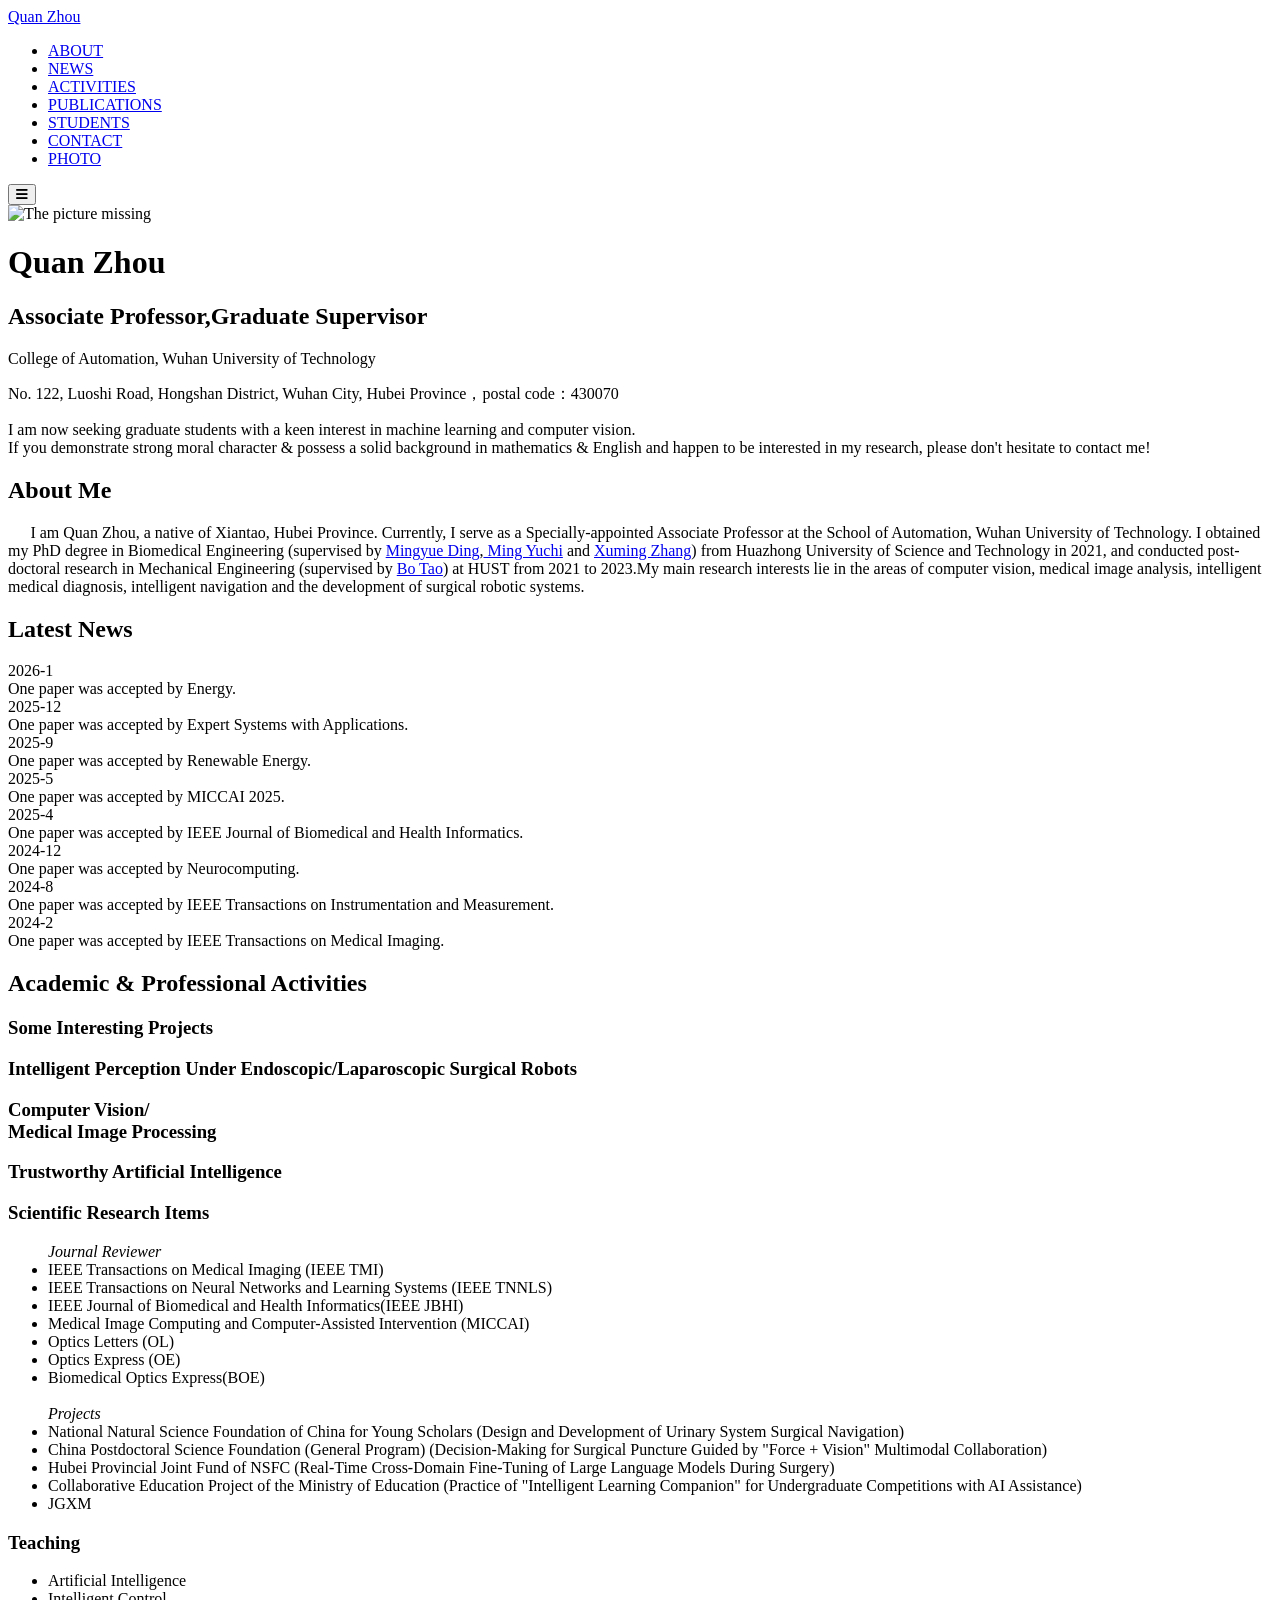
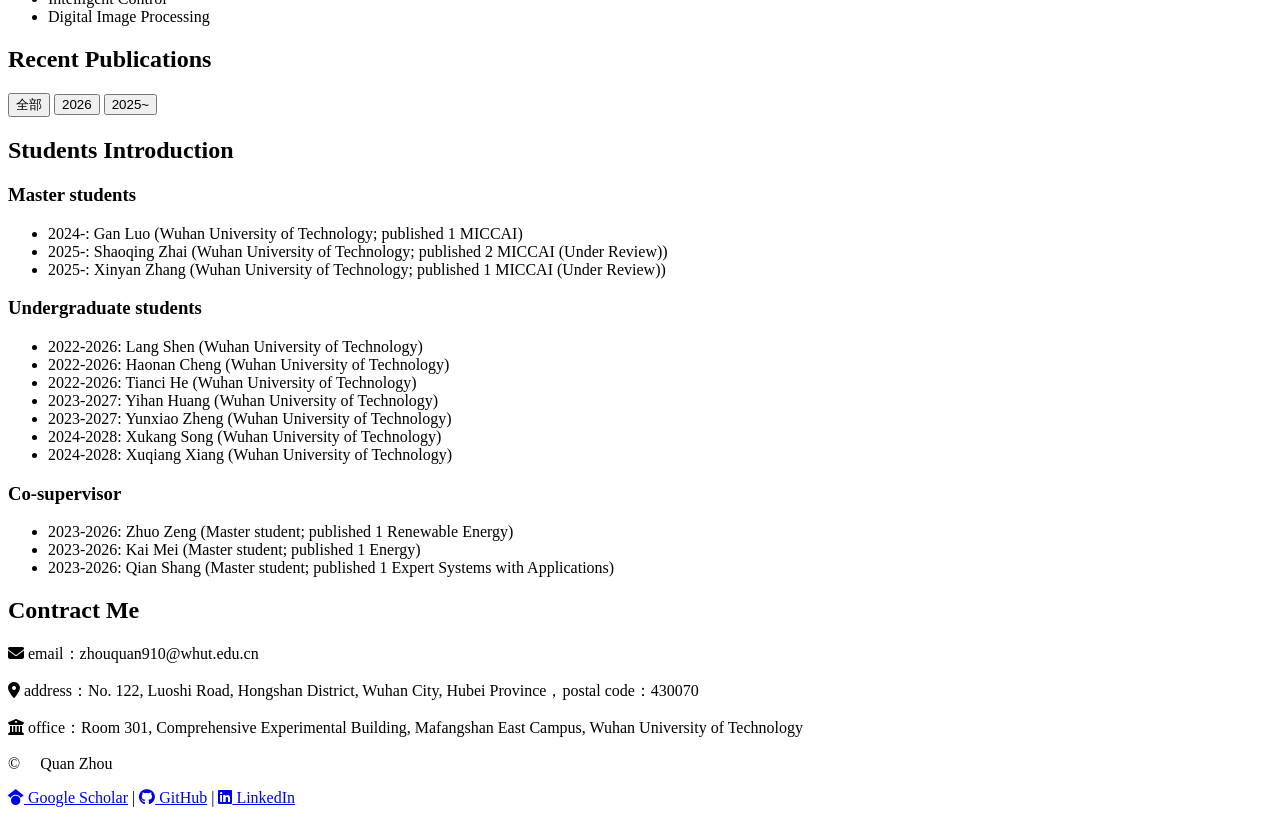
==== index.html @ 884443f3 "Update index.html" ====
<!DOCTYPE html>
<html lang="zh-CN">
<head>
    <base href="/myweb/" target="_self">
    <meta charset="UTF-8">
    <meta name="keywords" content="周权, 武汉理工大学, 周权主页, Quan Zhou, Zhou Quan, machine learning, HUST, Wuhan University of Technology">
    <meta name="description" content="Quan Zhou's home page">
    <meta name="viewport" content="width=device-width, initial-scale=1.0">
    <title>Quan Zhou(周权的个人主页，武汉理工大学) - Homepage</title>
    <link rel="stylesheet" href="style.css">
    <link rel="stylesheet" href="https://cdnjs.cloudflare.com/ajax/libs/font-awesome/6.4.0/css/all.min.css">
    <link href="https://fonts.googleapis.com/css2?family=Noto+Sans+SC:wght@300;400;500;700&family=Source+Sans+Pro:wght@300;400;600&display=swap" rel="stylesheet">
</head>
<body>
    <!-- 顶部导航 -->
    <nav class="navbar">
        <div class="container">
            <a href="#" class="logo">Quan Zhou</a>
            <ul class="nav-links">
                <li><a href="#about">ABOUT</a></li>
                <li><a href="#news">NEWS</a></li>
                <li><a href="#activities">ACTIVITIES</a></li>
                <li><a href="#publications">PUBLICATIONS</a></li>
                <li><a href="#students">STUDENTS</a></li>
                <li><a href="#contact">CONTACT</a></li>
                <li><a href="photo.html" >PHOTO</a></li> 
                <!-- 若需要新开页面窗口，则添加target="_blank"在上一行<a href="photo.html" xxxxxx> 位置-->
            </ul>
            <button class="mobile-menu-btn">
                <i class="fas fa-bars"></i>
            </button>
        </div>
    </nav>

    <!-- 页面头部横幅 -->
    <header class="hero">
        <div class="container">
            <div class="Portrait"><img src="/photo/Zq.png" alt="The picture missing"></div>
            <h1>Quan Zhou</h1>
            <h2>Associate Professor,Graduate Supervisor</h2>
            <p class="affiliation">
                College of Automation, Wuhan University of Technology
            </p>
            <p class="address">
                No. 122, Luoshi Road, Hongshan District, Wuhan City, Hubei Province，postal code：430070
            </p>
            <p class="call-for-students">
                I am now seeking graduate students with a keen interest in machine learning and computer vision. <br>
             If you demonstrate <span class="highlight-text">strong moral character & possess a solid background in mathematics & English and happen to be interested in my research</span>, 
             please don't hesitate to contact me!
            </p>
        </div>
    </header>

    <!-- 关于模块 -->
    <section id="about" class="section">
        <div class="container">
            <h2 class="section-title">About Me</h2>
            <div class="about-content">
                <p style="text-indent: 1.4em">I am Quan Zhou, a native of Xiantao, Hubei Province. Currently, I serve as a Specially-appointed Associate Professor at the School of Automation, Wuhan University of Technology. I obtained my PhD degree in Biomedical Engineering (supervised by <span class="supervisor-link"><a href="http://faculty.hust.edu.cn/MINGYUEDING/zh_CN/index.htm" target="_blank">Mingyue Ding</a></span>,<span class="supervisor-link"><a  href="http://faculty.hust.edu.cn/yuchiming/zh_CN/index.htm" target="_blank"> Ming Yuchi</a></span> and <span class="supervisor-link"><a href="http://faculty.hust.edu.cn/zhangxuming/zh_CN/index.htm" target="_blank">Xuming Zhang</a></span>) from Huazhong University of Science and Technology in 2021, and conducted post-doctoral research in Mechanical Engineering (supervised by <span class="supervisor-link"><a href="https://mse.hust.edu.cn/info/1142/1328.htm" target="_blank">Bo Tao</a></span>) at HUST from 2021 to 2023.My main research interests lie in the areas of computer vision, medical image analysis, intelligent medical diagnosis, intelligent navigation and the development of surgical robotic systems.</p>
            </div>
        </div>
    </section>

    <!-- 新闻模块 -->
    <section id="news" class="section">
        <div class="container">
            <h2 class="section-title">Latest News</h2>
            <div class="timeline">
                <div class="timeline-item">
                    <div class="timeline-date">2026-1</div>
                    <div class="timeline-content">One paper was accepted by Energy.</div>
                </div>
               
                <div class="timeline-item">
                    <div class="timeline-date">2025-12</div>
                    <div class="timeline-content">One paper was accepted by Expert Systems with Applications.</div>
                </div>
               
                <div class="timeline-item">
                    <div class="timeline-date">2025-9</div>
                    <div class="timeline-content">One paper was accepted by Renewable Energy.</div>
                </div>

                <div class="timeline-item">
                    <div class="timeline-date">2025-5</div>
                    <div class="timeline-content">One paper was accepted by MICCAI 2025. </div>
                </div>

                <div class="timeline-item">
                    <div class="timeline-date">2025-4</div>
                    <div class="timeline-content">One paper was accepted by IEEE Journal of Biomedical and Health Informatics. </div>
                </div>

                <div class="timeline-item">
                    <div class="timeline-date">2024-12</div>
                    <div class="timeline-content"> One paper was accepted by Neurocomputing.</div>         
                </div>      

                <div class="timeline-item">
                    <div class="timeline-date">2024-8</div>
                    <div class="timeline-content">One paper was accepted by IEEE Transactions on Instrumentation and Measurement.</div>
                </div>

                <div class="timeline-item">
                    <div class="timeline-date">2024-2</div>
                    <div class="timeline-content">One paper was accepted by IEEE Transactions on Medical Imaging. </div>
                </div>
                <!-- 更多新闻项 -->
            </div>
        </div>
    </section>

    <!-- 活动模块 --><!-- 往研究项目上添加百度百科超链接 --> 
    <section id="activities" class="section">
        <div class="container">
            <h2 class="section-title">Academic & Professional Activities</h2>
            <!-- 研究项目模块 -->
            <h3 class="subsection-title">Some Interesting Projects</h3>
            <div class="project-list">
                <div class="project-item">
                    <h3>Intelligent Perception Under Endoscopic/Laparoscopic Surgical Robots</h3>
                </div>
                <div class="project-item">
                    <h3>Computer Vision/<br>Medical Image Processing</h3>
                </div>
                <div class="project-item">
                    <h3>Trustworthy Artificial Intelligence</h3>
                </div>
            </div>
            <!-- 科学研究活动 -->
            <h3 class="subsection-title">Scientific Research Items</h3>
            <ul class="project-grants">
                <em>Journal Reviewer </em>
                <li> IEEE Transactions on Medical Imaging (IEEE TMI)  </li>
                <li> IEEE Transactions on Neural Networks and Learning Systems (IEEE TNNLS) </li>
                <li> IEEE Journal of Biomedical and Health Informatics(IEEE JBHI)</li>
                <li> Medical Image Computing and Computer-Assisted Intervention (MICCAI) </li>
                <li>Optics Letters (OL) </li>
                <li> Optics Express (OE) </li>
                <li> Biomedical Optics Express(BOE)</li>
                <br>
                <em>Projects</em>
                <li> National Natural Science Foundation of China for Young Scholars (Design and Development of Urinary System Surgical Navigation)</li>
                <li> China Postdoctoral Science Foundation (General Program) (Decision-Making for Surgical Puncture Guided by "Force + Vision" Multimodal Collaboration)</li>
                <li> Hubei Provincial Joint Fund of NSFC (Real-Time Cross-Domain Fine-Tuning of Large Language Models During Surgery)</li>
                <li> Collaborative Education Project of the Ministry of Education (Practice of "Intelligent Learning Companion" for Undergraduate Competitions with AI Assistance) </li>
                <li> JGXM</li>       
                <!-- 更多项目 -->
            </ul>
            <!-- 教学活动 -->       
            <h3 class="subsection-title">Teaching</h3>
            <ul class="teaching-activities">
                <li>Artificial Intelligence</li>
                <li>Intelligent Control</li>
                <li>Digital Image Processing</li>
                <!-- 更多教学活动 -->
            </ul>
        </div>
    </section>

    <!-- 出版物模块 -->
    <section id="publications" class="section">
        <div class="container">
            <h2 class="section-title">Recent Publications</h2>
            
            <!-- 年份筛选器 -->
            <div class="year-filter">
                <button class="year-btn active" data-year="all">全部</button>
                <button class="year-btn" data-year="2026">2026</button>
                <!-- <button class="year-btn" data-year="2025">2025</button> -->
                <!-- <button class="year-btn" data-year="2024">2024</button> -->
                <!-- <button class="year-btn" data-year="2023">2023</button> -->
                <button class="year-btn" data-year="2025~">2025~</button>
            </div>
            
            <!-- 出版物列表 -->
            <!-- <div class="publications-list">
                <div class="publication-item" data-year="2026">
                   <img src="background1.png" alt="The picture missing">
                   <span class="pubication-content">
                    <h3 class="publication-title">
                        Anchor-Sharing and Clusterwise Contrastive Network for Multiview Representation Learning
                    </h3>
                    <p class="publication-authors">
                        Weiqing Yan, Yuanyang Zhang, <strong>Chang Tang*</strong>, Wujie Zhou, Weisi Lin
                    </p>
                    <p class="publication-venue">
                        IEEE Transactions on Neural Networks and Learning Systems, 2024.
                    </p>
                    <a href="#" class="publication-link">[CODE]</a>
                   </span>
                </div> -->
                <!-- 更多出版物 -->
            </div>
        </div>
    </section>
    <!-- 学生信息 -->
     <section id="students" class="section">
        <div class="container">
            <h2 class="section-title">Students Introduction</h2>
            <h3 class="subsection-title">Master students</h3>
            <ul class="students-inform">
                <li>2024-: Gan Luo (Wuhan University of Technology; published 1 MICCAI)</li>
                <li>2025-: Shaoqing Zhai (Wuhan University of Technology; published 2 MICCAI (Under Review))</li>
                <li>2025-: Xinyan Zhang (Wuhan University of Technology; published 1 MICCAI (Under Review))</li>
            </ul>

            <h3 class="subsection-title">Undergraduate students</h3>
            <ul class="students-inform">
                <li>2022-2026: Lang Shen (Wuhan University of Technology)</li>
                <li>2022-2026: Haonan Cheng (Wuhan University of Technology)</li>
                <li>2022-2026: Tianci He (Wuhan University of Technology)</li>
                <li>2023-2027: Yihan Huang (Wuhan University of Technology)</li>
                <li>2023-2027: Yunxiao Zheng (Wuhan University of Technology)</li>
                <li>2024-2028: Xukang Song (Wuhan University of Technology)</li>
                <li>2024-2028: Xuqiang Xiang (Wuhan University of Technology)</li>
            </ul>

            <h3 class="subsection-title">Co-supervisor</h3>
            <ul class="students-inform">
                <li>2023-2026: Zhuo Zeng (Master student; published 1 Renewable Energy)</li>
                <li>2023-2026: Kai Mei (Master student; published 1 Energy)</li>
                <li>2023-2026: Qian Shang (Master student; published 1 Expert Systems with Applications)</li>
            </ul>

        </div>
     </section>
    <!-- 联系信息 -->
    <section id="contact" class="section">
        <div class="container">
            <h2 class="section-title">Contract Me</h2>
            <div class="contact-info">
                <p><i class="fas fa-envelope"></i> email：zhouquan910@whut.edu.cn</p>
                <p><i class="fas fa-map-marker-alt"></i> address：No. 122, Luoshi Road, Hongshan District, Wuhan City, Hubei Province，postal code：430070</p>
                <p><i class="fas fa-university"></i> office：Room 301, Comprehensive Experimental Building, Mafangshan East Campus, Wuhan University of Technology</p>
            </div>
        </div>
    </section>

    <!-- 页脚 -->
    <footer class="footer">
        <div class="container">
            <p>&copy; <span id="currentDate" style="margin-right: 1.0rem;"></span> Quan Zhou</p>
            <p class="footer-links"> 
                <a href="#"><i class="fab fa-google-scholar"></i> Google Scholar</a> |
                <a href="#"><i class="fab fa-github"></i> GitHub</a> |
                <a href="#"><i class="fab fa-linkedin"></i> LinkedIn</a>
            </p>
        </div>
    </footer>

    <script src="script.js"></script>
</body>
</html>
---- style.css ----
/* 基础重置 */
* {
    margin: 0;
    padding: 0;
    box-sizing: border-box;
}

:root {
    --primary-color: #2c3e50;
    --secondary-color: #3498db;
    --secondary-gradient: linear-gradient(135deg, #3498db, #e74c3c);/*#5faee3 */
    --accent-color: #e74c3c;
    --light-color: #ecf0f1;
    --dark-color: #2c3e50;
    --text-color: #333;
    --text-light: #666;
    --border-color: #ddd;
    --shadow: 0 2px 10px rgba(0,0,0,0.1);
    --transition: all 0.3s ease;
}

body {
    font-family: 'Noto Sans SC', 'Source Sans Pro', sans-serif;
    line-height: 1.6;
    color: var(--text-color);
   /* background-color: #fafcff;
    background-image: 
    radial-gradient(circle at 20% 30%, rgba(52, 152, 219, 0.03) 2px, transparent 2px),
    radial-gradient(circle at 80% 70%, rgba(52, 152, 219, 0.03) 2px, transparent 2px);
    background-size: 50px 50px, 80px 80px;
    background-attachment: fixed;*/
    background: url('/photo/background2.jpeg') no-repeat center center fixed;
    background-size: cover;
    background-color: rgba(255,255,255,0.8); /* 白色半透明层，避免图片过亮影响文字 */
    background-blend-mode: overlay;
}

.container {
    max-width: 1300px;
    margin: 0 auto;
    padding: 0 20px;
} 

/* 导航栏 */
.navbar {
    background-color: rgba(255,255,255,0.85);;
    backdrop-filter: blur(8px); /* 毛玻璃效果 */
    box-shadow: var(--shadow);
    position: fixed;
    width: 100%;
    top: 0;
    z-index: 1000;
}

.navbar .container {
    display: flex;
    justify-content: space-between;
    align-items: center;
    padding: 1rem 20px;
}

.logo {
    font-size: 1.5rem;
    font-weight: 700;
    color: var(--primary-color);
    text-decoration: none;
}

.nav-links {
    display: flex;
    list-style: none;
}

.nav-links li {
    margin-left: 2rem;
}

.nav-links a {
    text-decoration: none;
    color: var(--text-color);
    font-weight: 500;
    transition: var(--transition);
}

.nav-links a:hover {
    color: var(--secondary-color);
}

.mobile-menu-btn {
    display: none;
    background: none;
    border: none;
    font-size: 1.5rem;
    cursor: pointer;
    color: var(--primary-color);
}
/*自我介绍区域*/
.about-context{
    max-width: 800px;
    margin: 0 auto;
    padding: 2rem;
    background-color: white;
    border-radius: 8px;
    box-shadow: var(--shadow);
    font-size: 1.1rem;
    line-height: 1.8;
}

.supervisor-link a:link{
     color: #4169E1;
     text-decoration: underline;
}

.supervisor-link a:visited{
     color: #4169E1;
     text-decoration: underline;
}

.supervisor-link a:hover{
     color: #FF0000;
}

.supervisor-link a:active{
     color: #0000EE;
}

/* 英雄区域 */
.hero {
    padding: 150px 0  90px ;
    /* background: linear-gradient(135deg, #f0f5ff 0%, #e6f0fa 100%); */
    background: url('/photo/background1.png') no-repeat center center fixed;
    background-size: cover;
    background-color: rgba(255,255,255,0.6); /* 白色半透明层，避免图片过亮影响文字 */
    background-blend-mode: overlay;
    text-align: center;
}

.hero::before {
    content: '';
    position: absolute;
    top: -50%;
    right: -20%;
    width: 600px;
    height: 600px;
    background: radial-gradient(circle, rgba(52,152,219,0.1) 0%, transparent 70%);
    border-radius: 50%;
    z-index: 0;
}

.hero .container {
    position: relative;
    z-index: 1;
}

.hero h1 {
    font-size: 3rem;
    margin-bottom: 0.5rem;
    color: var(--primary-color);
}

.hero h2 {
    font-size: 1.8rem;
    color: var(--secondary-color);
    margin-bottom: 1.5rem;
    font-weight: 400;
}

.affiliation, .address {
    margin: 1rem 0;
    color: var(--text-light);
    line-height: 1.8;
}

.call-for-students {
    max-width: 850px;
    margin: 2rem auto 0;
    padding: 1.5rem;
    background-color: white;
    border-radius: 8px;
    box-shadow: var(--shadow);
    font-style: italic;
    border-left: 4px solid var(--accent-color);
    color:#0066cc;
    font-weight: bold;
}

.highlight-text{
    color: #e63946;
    font-weight: bold;
}

/* 通用区块样式 */
.section {
    padding: 80px 0;
}

.section:nth-child(even) {
     background-color: /*#f9f9f9;*/rgba(255,255,255,0.8)
}

.section-title {
    font-size: 2.2rem;
    color: var(--primary-color);
    margin-bottom: 3rem;
    text-align: center;
    position: relative;
}

.section-title::after {
    content: '';
    position: absolute;
    bottom: -10px;
    left: 50%;
    transform: translateX(-50%);
    width: 160px;
    height: 4px;
    background: var(--secondary-gradient);
    border-radius: 2px;
}

.subsection-title {
    font-size: 1.5rem;
    margin: 2.5rem 0 1.5rem;
    color: var(--primary-color);
    padding-bottom: 0.5rem;
    border-bottom: 2px solid var(--border-color);
}

/* 时间线样式 */
.timeline {
    max-width: 800px;
    margin: 0 auto;
}

.timeline-item {
    display: flex;
    margin-bottom: 2rem;
    padding-bottom: 2rem;
    border-bottom: 1px solid var(--border-color);
    gap: 0.5rem;
}

.timeline-date {
    flex: 0 0 120px;
    font-weight: 600;
    color: var(--secondary-color);
    text-align: center;
}

.timeline-content {
    flex: 1;
    color: #FF0000;
}

/* 项目列表 */
.project-list {
    display: grid;
    grid-template-columns: repeat(auto-fit, minmax(300px, 1fr));
    gap: 2rem;
    margin-bottom: 3rem;
}

.project-item {
    background: white;
    padding: 2rem;
    border-radius: 8px;
    box-shadow: var(--shadow);
    transition: var(--transition);
    text-align: center; /* 文字本身水平居中 */
    display: flex;      /* 开启flex布局 */
    flex-direction: column; /* 子元素垂直排列 */
    justify-content: center; /* 垂直方向居中 */
    align-items: center; /* 水平方向再次兜底（可选） */
    height: 120px; /* 需设置固定高度，否则垂直居中无效果 */
}

.project-item:hover {
    transform: translateY(-5px);
    box-shadow: 0 5px 15px rgba(0,0,0,0.1);
}

.project-item h3 {
    color: var(--primary-color);
    margin-bottom: 0.5rem;
}

.project-grants {
    list-style: none;
    max-width: 1200px;
}

.project-grants em {
    display: block;
    /* font-style: normal; */
    color: var(--secondary-color);
    margin-bottom: 0.5rem;
    font-weight: 600;
}

.project-grants li {
    padding: 1rem 0;
    border-bottom: 1px solid var(--border-color);
}

.project-grants li:last-child {
    border-bottom: none;
}

/* 出版物样式 */
.year-filter {
    display: flex;
    justify-content: center;
    margin-bottom: 3rem;
    flex-wrap: wrap;
    gap: 0.5rem;
}

.year-btn {
    padding: 0.5rem 1.5rem;
    background: white;
    border: 2px solid var(--border-color);
    border-radius: 4px;
    cursor: pointer;
    transition: var(--transition);
    font-weight: 500;
}

.year-btn:hover,
.year-btn.active {
    background-color: var(--secondary-color);
    color: white;
    border-color: var(--secondary-color);
}

.publications-list {
    max-width: 1500px;
    margin: 0 auto;
}

.publication-item {
    display: flex;
    align-items: flex-start;
    gap: 25px;
    margin-bottom: 2.5rem;
    background: white;
    padding: 2rem;
    border-radius: 8px;
    box-shadow: var(--shadow);
    border-left: 4px solid var(--secondary-color);
    transition: var(--transition);
}
.publication-item img {
    flex: left;
    max-width: 360px;
    height: auto;
    border-radius: 4px;
    object-fit: contain;
    box-shadow: 0 3px 8px rgba(0,0,0,0.1);
}

.publication-item:hover {
    box-shadow: 0 5px 15px rgba(0,0,0,0.1);
}

.publication-content {
    flex: 1;
    min-width: 0;
    display: flex;
    flex-direction: column;
    gap: 8px; /* 控制标题、作者、期刊、链接之间的间距 */
}

.publication-title {
    font-size: 1.2rem;
    margin:0;
    color: var(--primary-color);
    line-height: 1.4;
}

.publication-authors {
    color: var(--text-light);
    margin: 0;
    font-style: italic;
}

.publication-venue {
    color: var(--text-light);
    margin: 0;
}

.publication-link {
    position: relative;
    display: inline-block;
    color: var(--secondary-color);
    text-decoration: none;
    font-weight: 500;
    align-self: flex-start; /* 让链接靠左，不会拉伸 */
    margin-top: 4px; /* 可以额外增加一点上边距，或者用gap控制 */
}
.publication-link::after {
    content: '';
    position: absolute;
    bottom: -2px;
    left: 0;
    width: 0;
    height: 2px;
    background: var(--secondary-gradient);
    transition: width 0.3s ease;
}

.publication-link:hover {
    text-decoration: underline;
}

/* 联系信息 */
.contact-info {
    max-width: 600px;
    margin: 0 auto;
    text-align: center;
}

.contact-info p {
    margin: 1.5rem 0;
    font-size: 1.1rem;
}

.contact-info i {
    margin-right: 10px;
    color: var(--secondary-color);
    width: 20px;
}

/* 页脚 */
.footer {
    background-color: var(--primary-color);
    color: white;
    padding: 3rem 0;
    text-align: center;
}

.footer p {
    margin: 0.5rem 0;
}

.footer-links a {
    color: var(--light-color);
    text-decoration: none;
    margin: 0 0.5rem;
    transition: var(--transition);
}

.footer-links a:hover {
    color: var(--secondary-color);
}
.students-inform {
    list-style: none;
    max-width: 800px;
}

.students-inform li {
    padding: 1rem 0;
    border-bottom: 1px solid var(--border-color);
}

.students-inform li:last-child {
    border-bottom: none;
}
/* 响应式设计 */
@media (max-width: 768px) {
    .nav-links {
        display: none;
        position: absolute;
        top: 100%;
        left: 0;
        width: 100%;
        background-color: white;
        flex-direction: column;
        box-shadow: var(--shadow);
        padding: 1rem 0;
    }
    
    .nav-links.active {
        display: flex;
    }
    
    .nav-links li {
        margin: 0;
        text-align: center;
    }
    
    .nav-links a {
        display: block;
        padding: 1rem;
    }
    
    .mobile-menu-btn {
        display: block;
    }
    
    .hero h1 {
        font-size: 2.2rem;
    }
    
    .hero h2 {
        font-size: 1.4rem;
    }
    
    .section-title {
        font-size: 1.8rem;
    }
    
    .timeline-item {
        flex-direction: column;
    }
    
    .timeline-date {
        margin-bottom: 0.5rem;
    }
    
    .project-list {
        grid-template-columns: 1fr;
    }
     .publication-item {
        flex-direction: column;
        gap: 15px;
        padding: 1.5rem;
    }
    
    .publication-item img {
        flex:none;
        max-width: 100%;
        width: 100%;
        height: auto;
        max-height: 200px;
        object-fit:scale-down;
    }

    .publication-content {
        width: 100%;
        gap: 6px; /* 移动端可以调整内部间距 */
    }
    .publication-title {
        font-size: 1.1rem;
    }
}
    /* 针对更小屏幕（手机竖屏）的进一步调整 */
@media (max-width: 480px) {
    .publication-item {
        padding: 1rem;
    }
    
    .publication-item img {
        max-height: 200px;       /* 进一步限制图片高度 */
    }
}
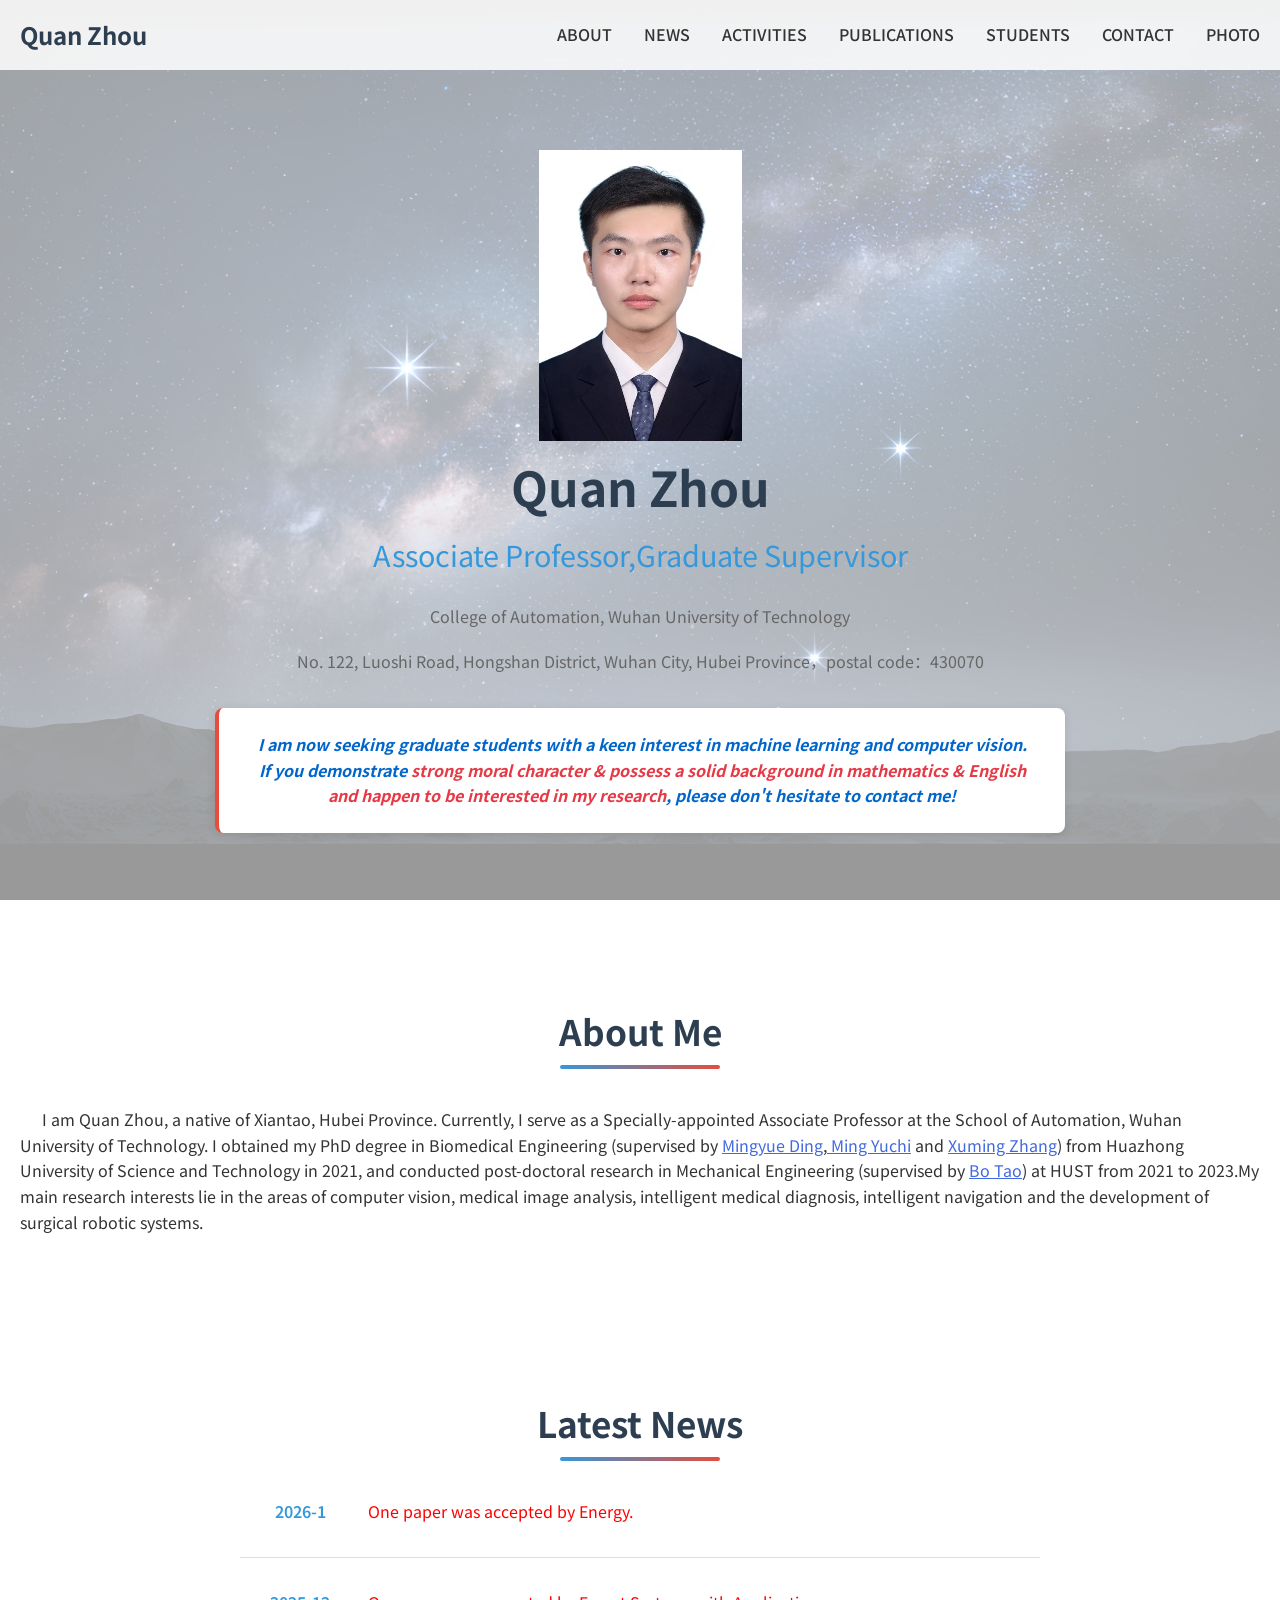
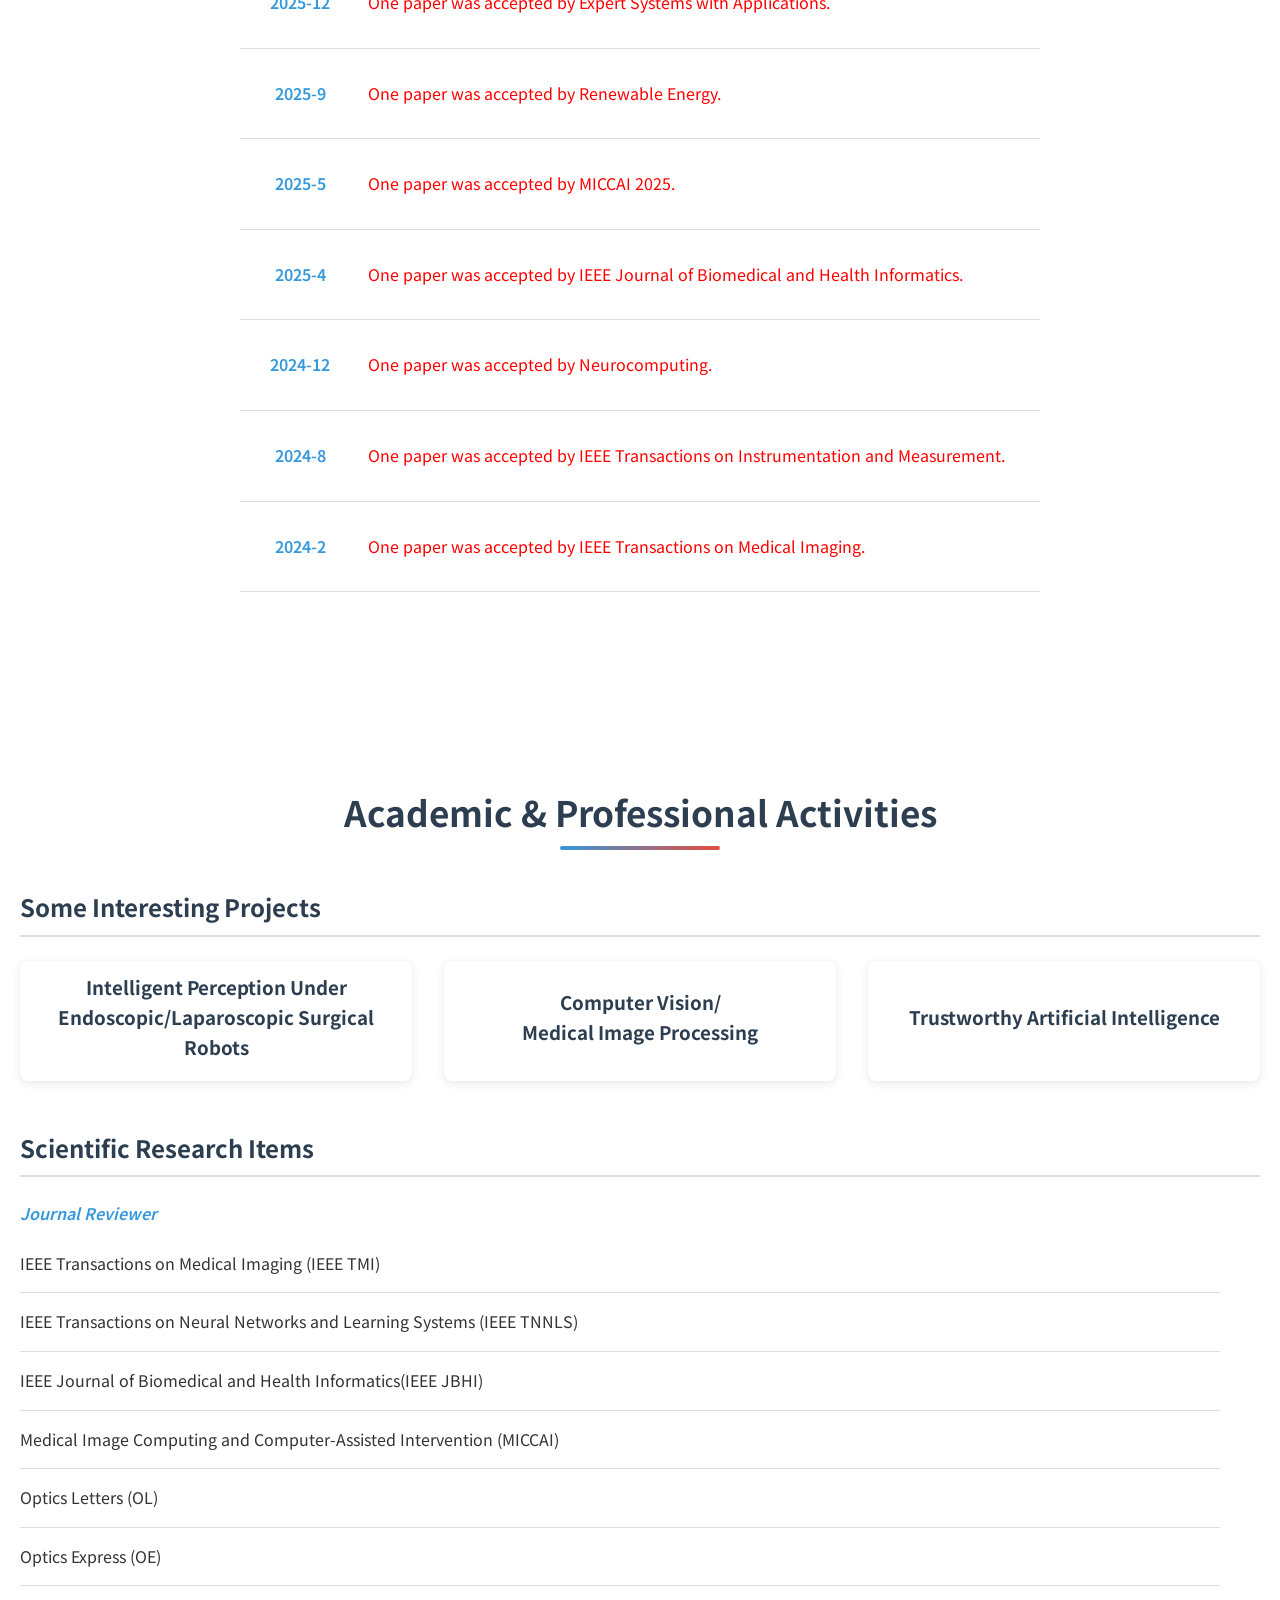
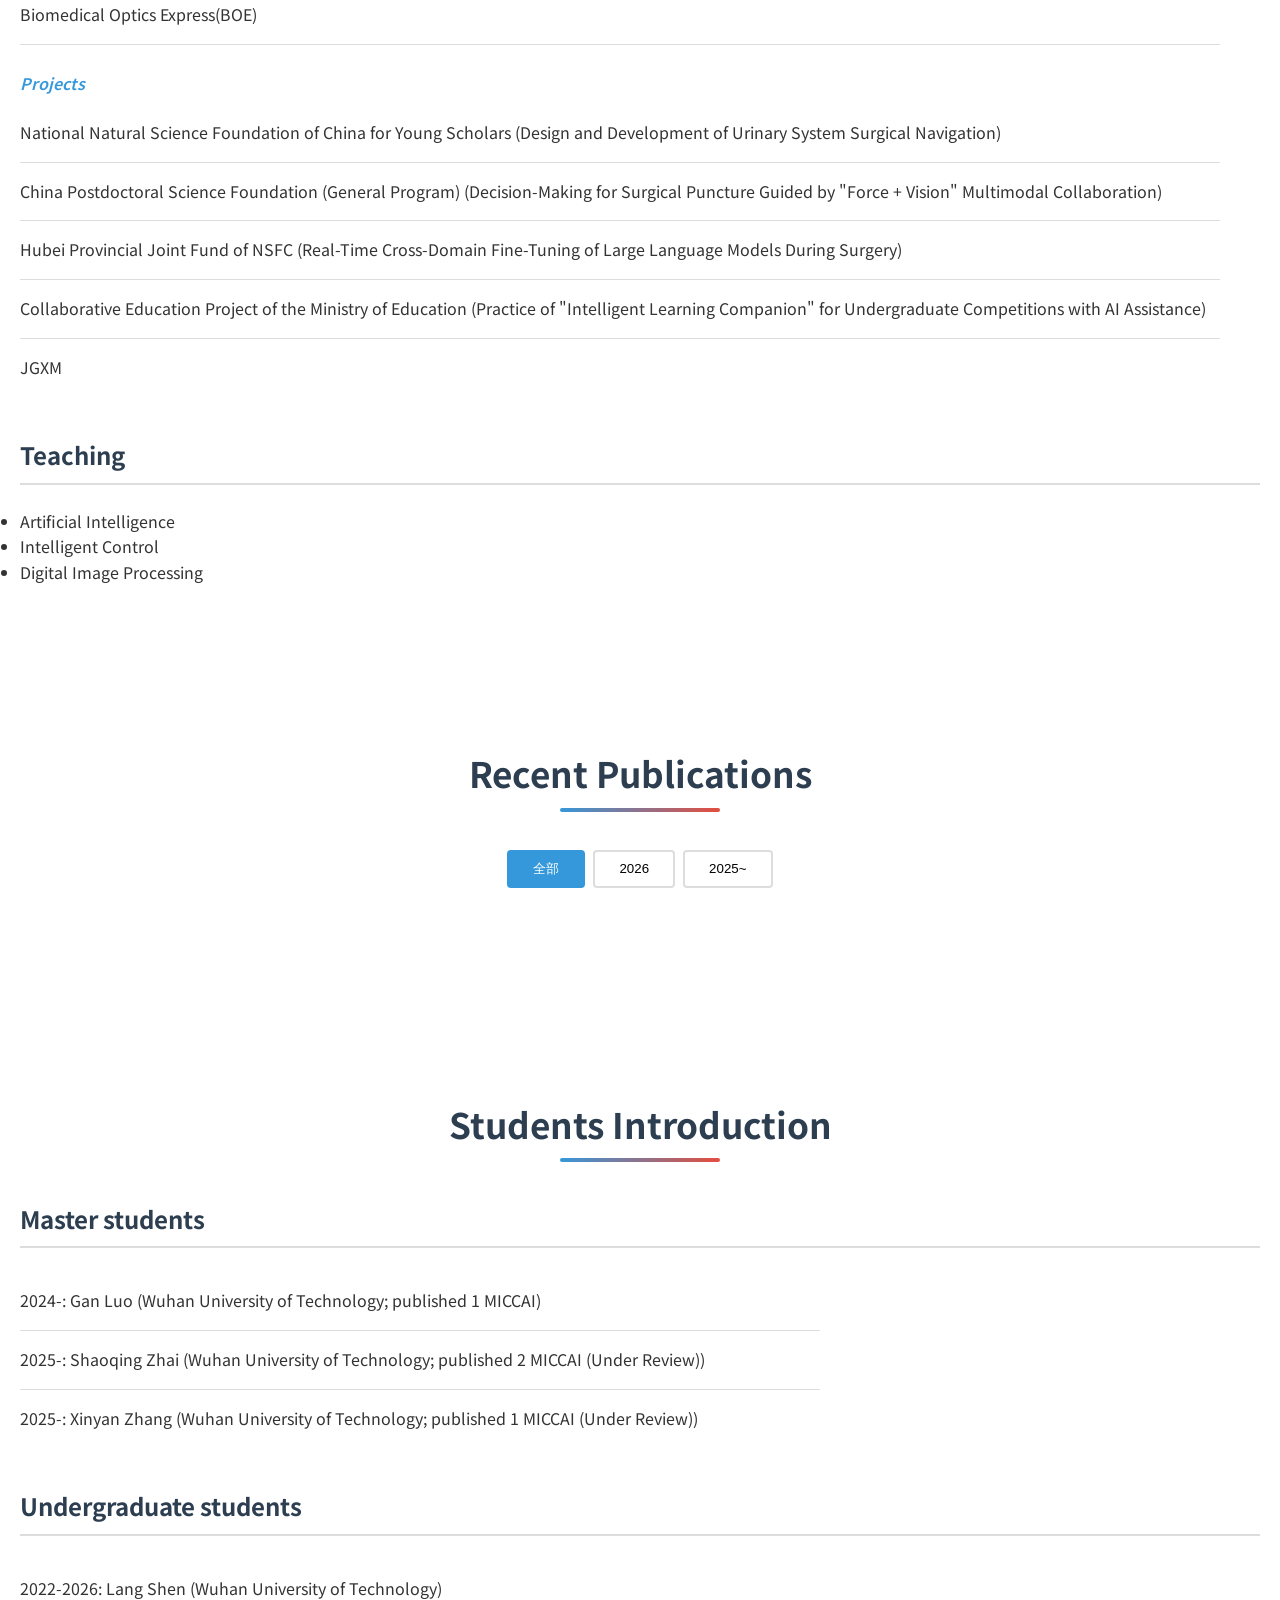
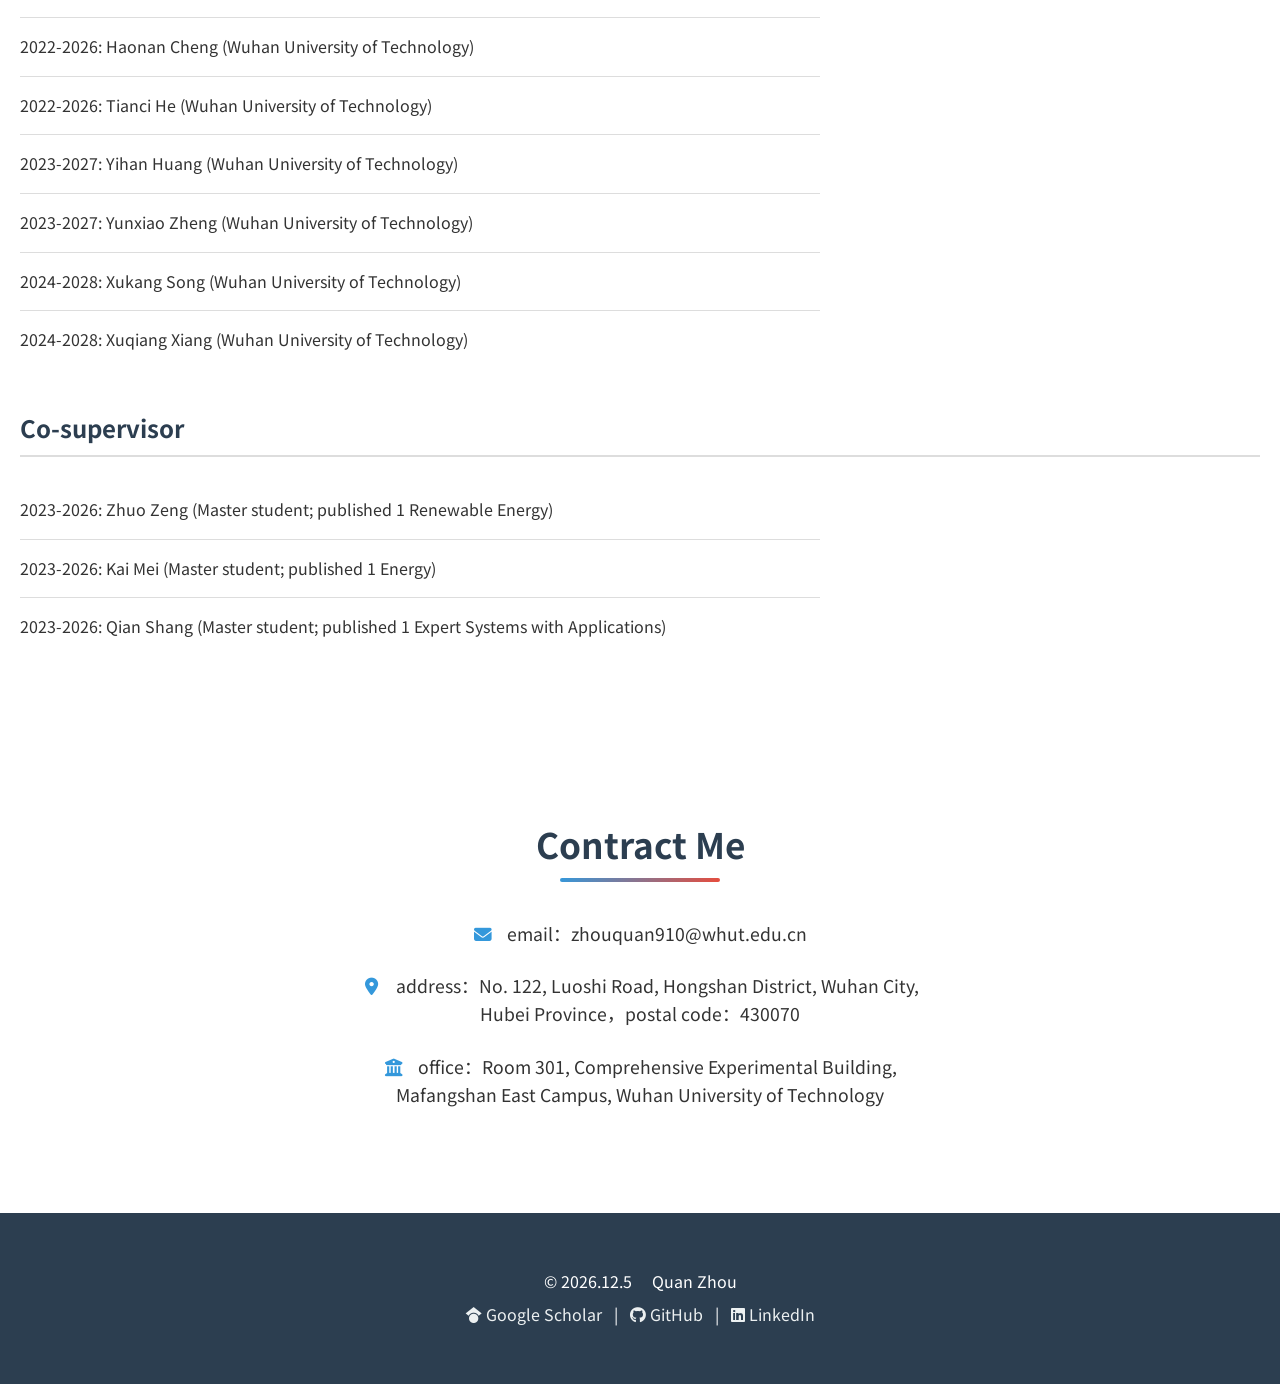
==== commit d0532428: "Update index.html" ====
--- a/index.html
+++ b/index.html
@@ -1,7 +1,6 @@
 <!DOCTYPE html>
 <html lang="zh-CN">
 <head>
-    <base href="/myweb/" target="_self">
     <meta charset="UTF-8">
     <meta name="keywords" content="周权, 武汉理工大学, 周权主页, Quan Zhou, Zhou Quan, machine learning, HUST, Wuhan University of Technology">
     <meta name="description" content="Quan Zhou's home page">
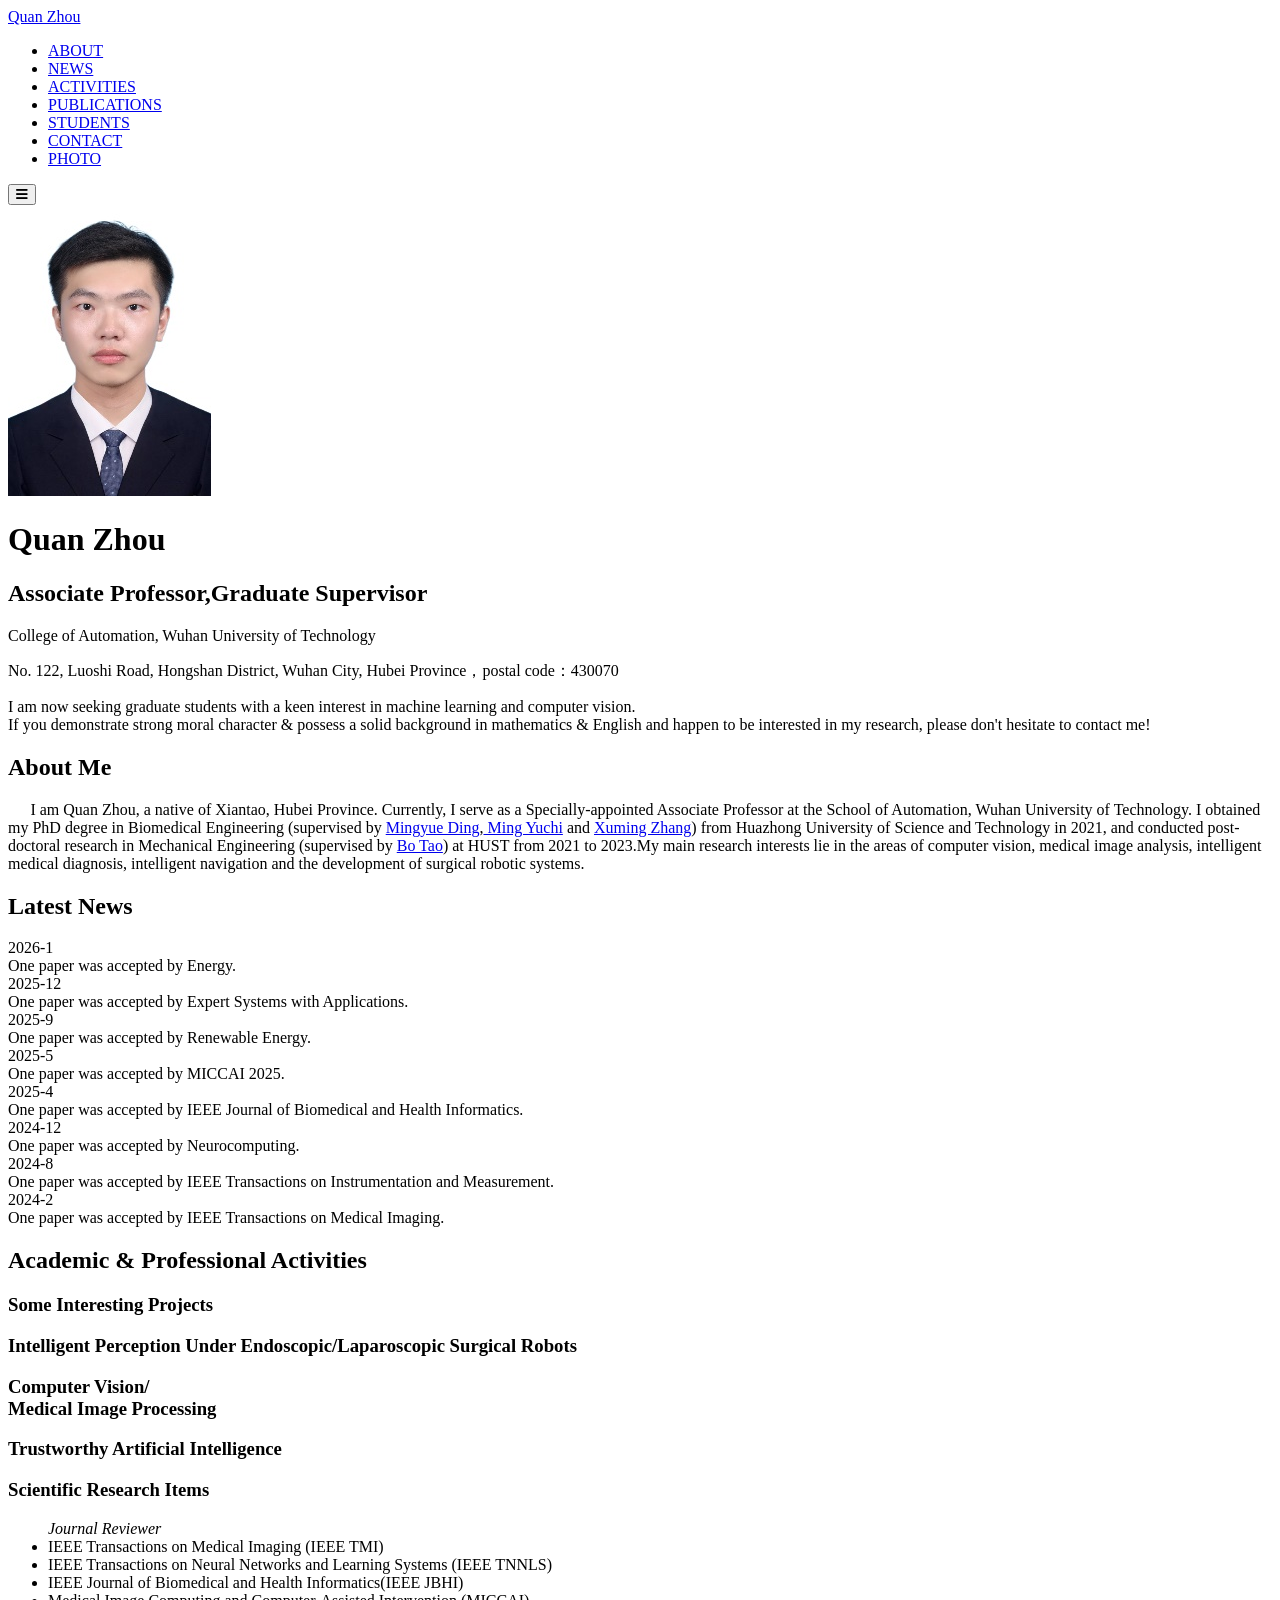
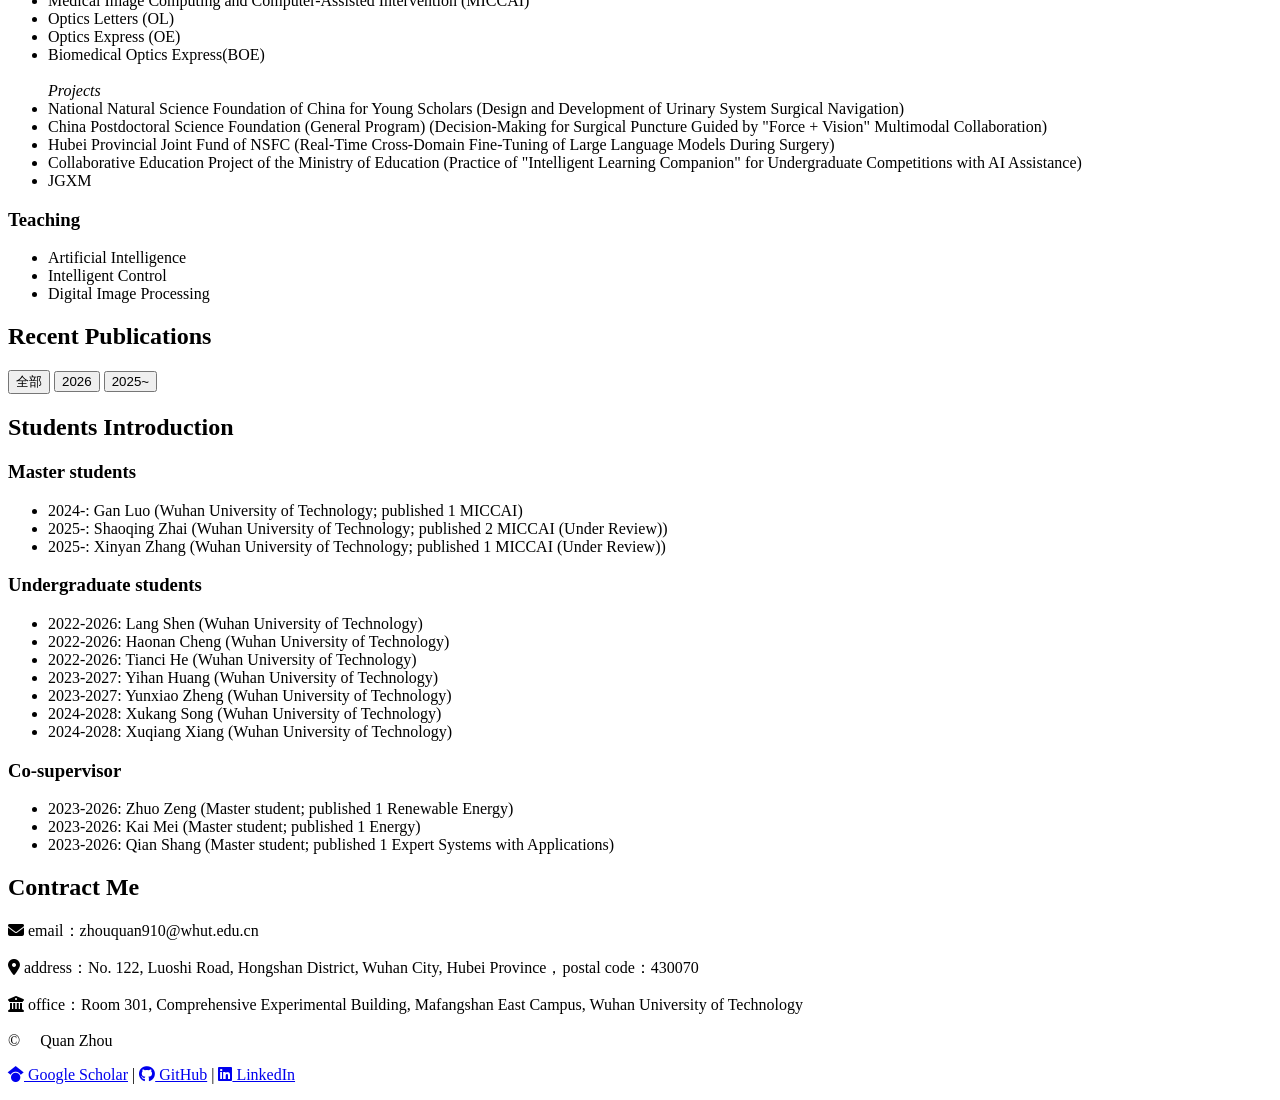
==== commit 10f60546: "Update index.html" ====
--- a/index.html
+++ b/index.html
@@ -1,6 +1,7 @@
 <!DOCTYPE html>
 <html lang="zh-CN">
 <head>
+    <base href="/myweb/" target="_self">
     <meta charset="UTF-8">
     <meta name="keywords" content="周权, 武汉理工大学, 周权主页, Quan Zhou, Zhou Quan, machine learning, HUST, Wuhan University of Technology">
     <meta name="description" content="Quan Zhou's home page">
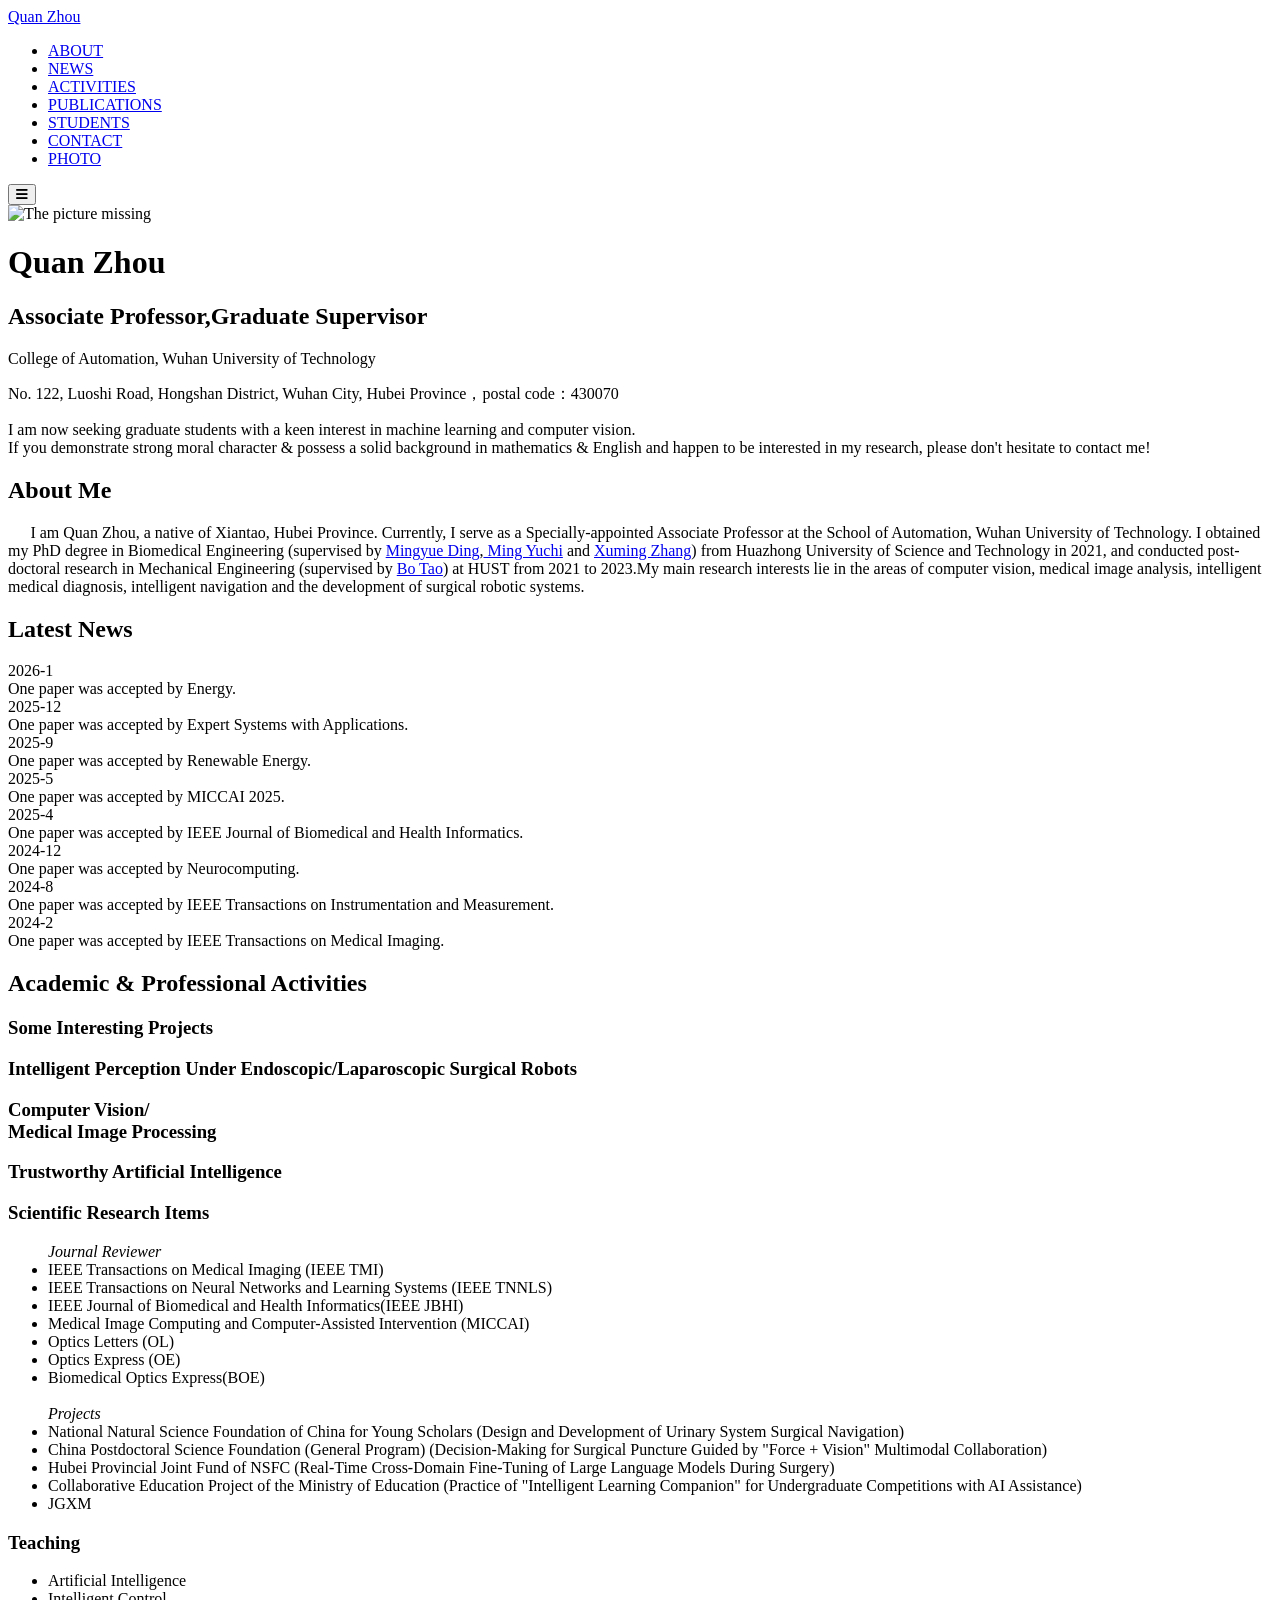
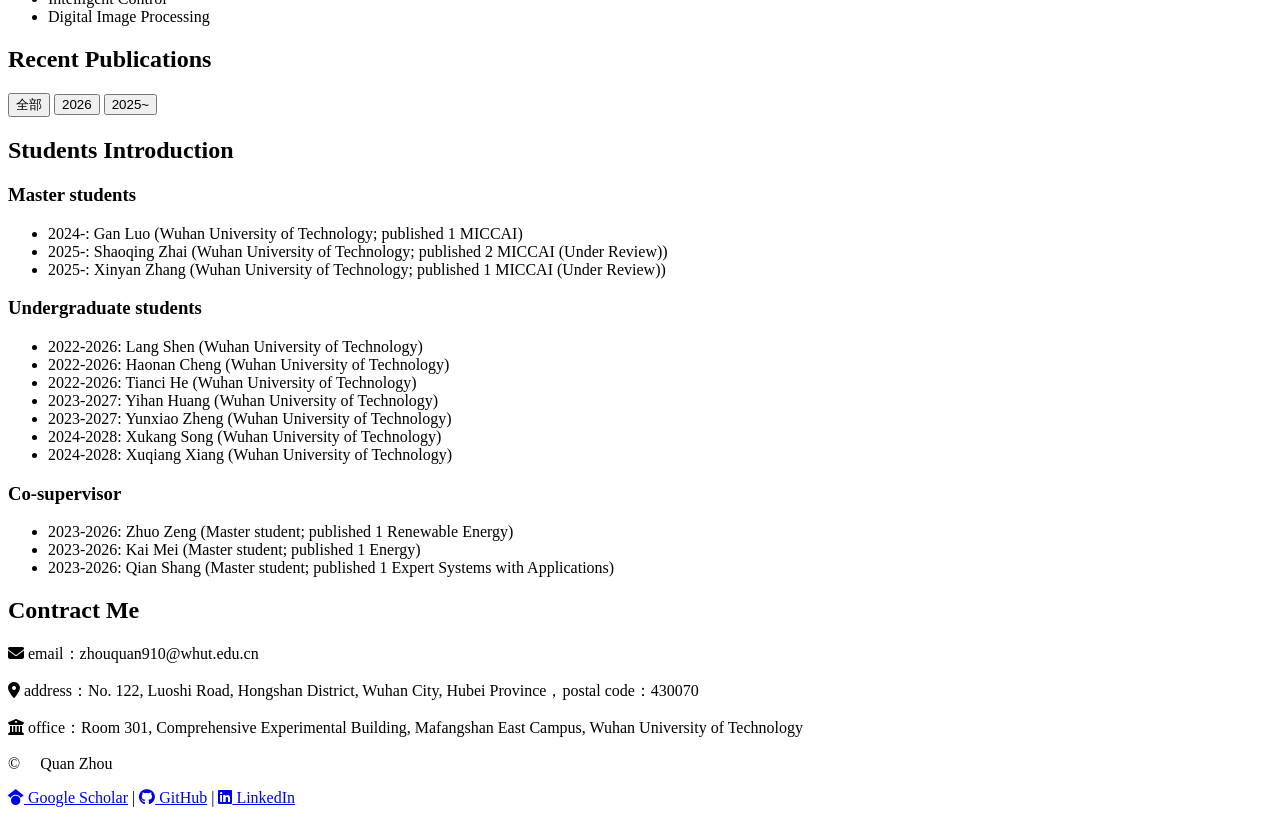
==== commit 193687e3: "Update index.html" ====
--- a/index.html
+++ b/index.html
@@ -35,7 +35,7 @@
     <!-- 页面头部横幅 -->
     <header class="hero">
         <div class="container">
-            <div class="Portrait"><img src="/photo/Zq.png" alt="The picture missing"></div>
+            <div class="Portrait"><img src="photo/Zq.png" alt="The picture missing"></div>
             <h1>Quan Zhou</h1>
             <h2>Associate Professor,Graduate Supervisor</h2>
             <p class="affiliation">
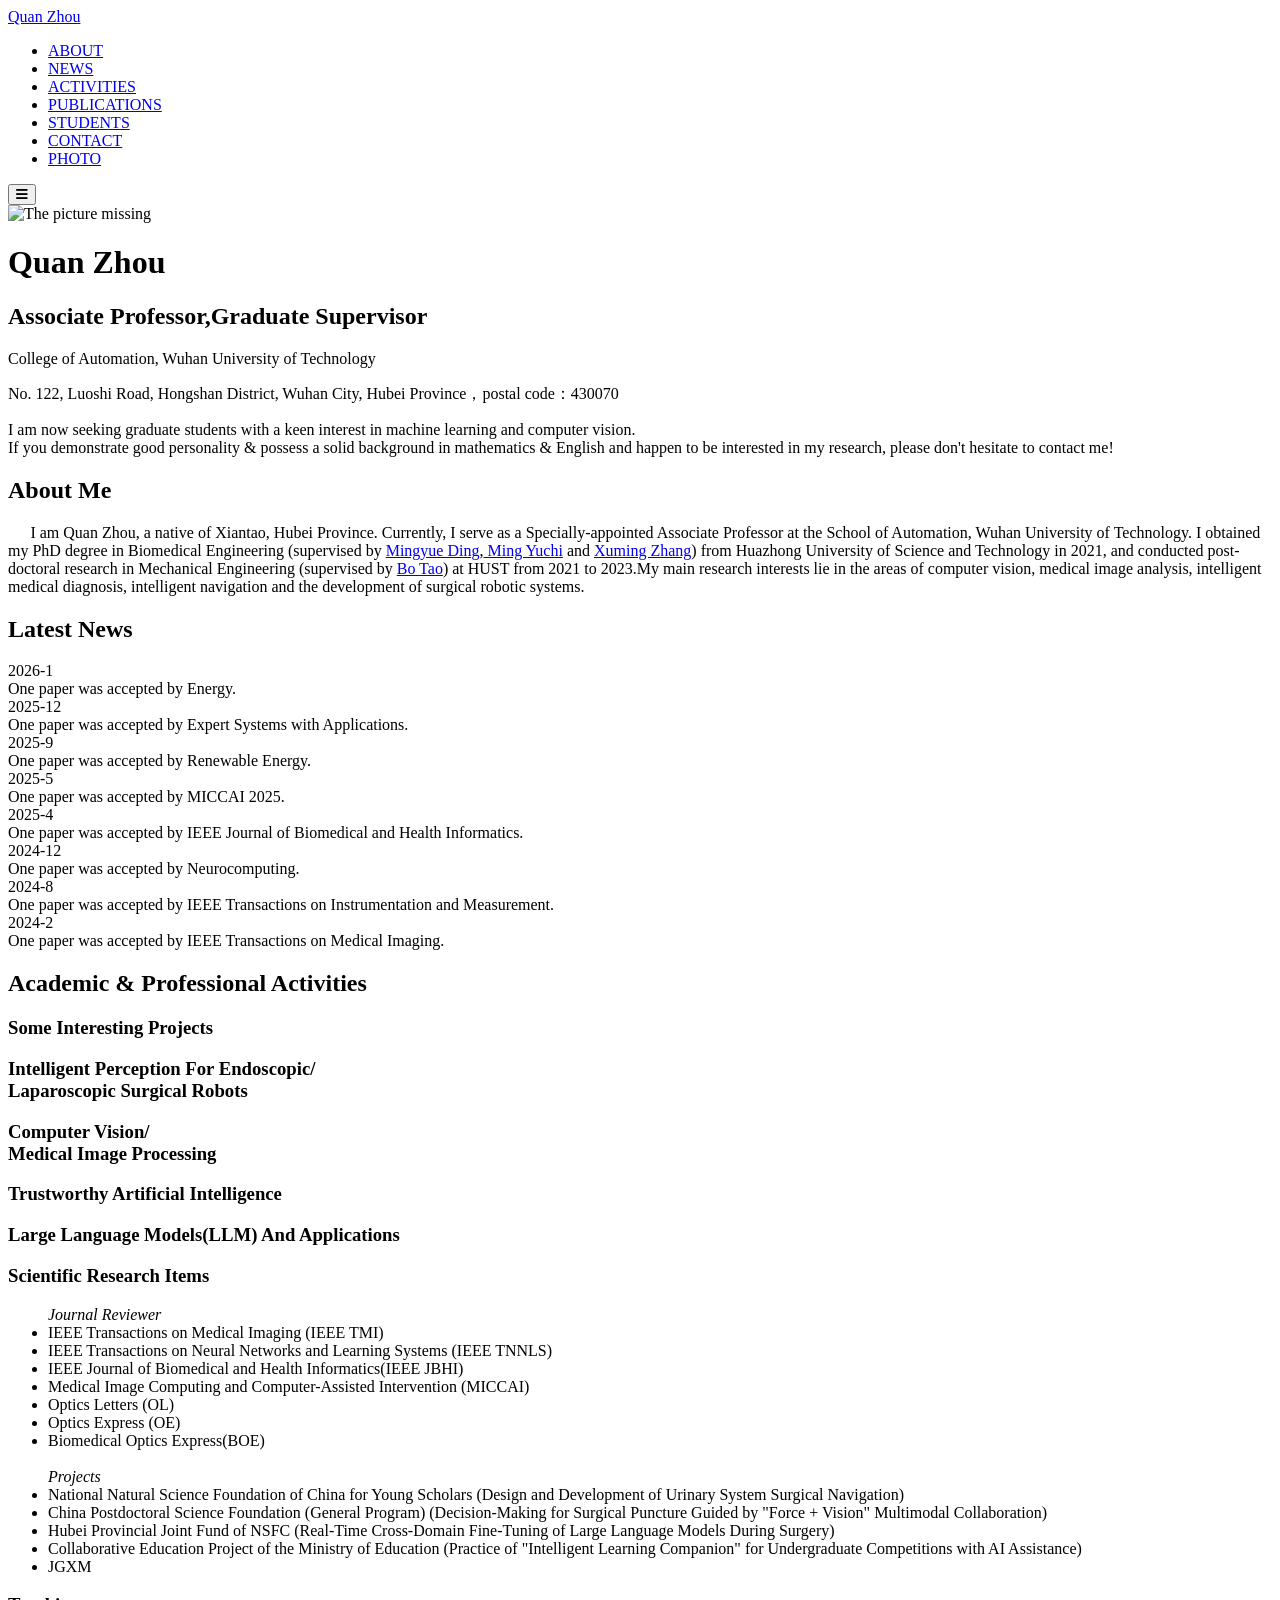
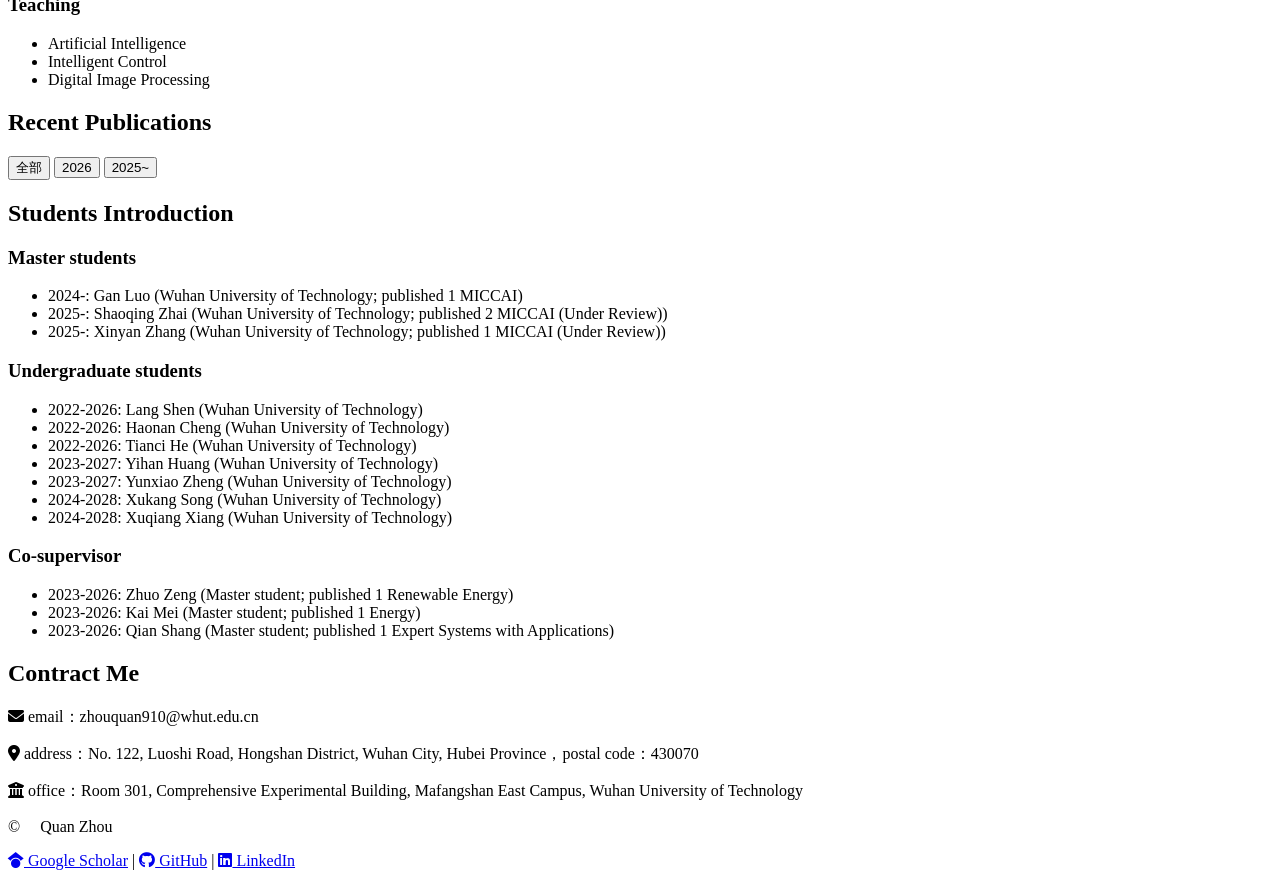
==== commit 901a1267: "Update index.html" ====
--- a/index.html
+++ b/index.html
@@ -46,7 +46,7 @@
             </p>
             <p class="call-for-students">
                 I am now seeking graduate students with a keen interest in machine learning and computer vision. <br>
-             If you demonstrate <span class="highlight-text">strong moral character & possess a solid background in mathematics & English and happen to be interested in my research</span>, 
+             If you <span class="highlight-text">demonstrate good personality & possess a solid background in mathematics & English and happen to be interested in my research</span>, 
              please don't hesitate to contact me!
             </p>
         </div>
@@ -119,13 +119,16 @@
             <h3 class="subsection-title">Some Interesting Projects</h3>
             <div class="project-list">
                 <div class="project-item">
-                    <h3>Intelligent Perception Under Endoscopic/Laparoscopic Surgical Robots</h3>
+                    <h3>Intelligent Perception For Endoscopic/<br>Laparoscopic Surgical Robots</h3>
                 </div>
                 <div class="project-item">
                     <h3>Computer Vision/<br>Medical Image Processing</h3>
                 </div>
                 <div class="project-item">
                     <h3>Trustworthy Artificial Intelligence</h3>
+                </div>
+                <div class="project-item">
+                    <h3>Large Language Models(LLM) And Applications</h3>
                 </div>
             </div>
             <!-- 科学研究活动 -->
--- a/style.css
+++ b/style.css
@@ -29,7 +29,7 @@
     radial-gradient(circle at 80% 70%, rgba(52, 152, 219, 0.03) 2px, transparent 2px);
     background-size: 50px 50px, 80px 80px;
     background-attachment: fixed;*/
-    background: url('/photo/background2.jpeg') no-repeat center center fixed;
+    background: url('photo/background2.jpeg') no-repeat center center fixed;
     background-size: cover;
     background-color: rgba(255,255,255,0.8); /* 白色半透明层，避免图片过亮影响文字 */
     background-blend-mode: overlay;
@@ -128,7 +128,7 @@
 .hero {
     padding: 150px 0  90px ;
     /* background: linear-gradient(135deg, #f0f5ff 0%, #e6f0fa 100%); */
-    background: url('/photo/background1.png') no-repeat center center fixed;
+    background: url('photo/background1.png') no-repeat center center fixed;
     background-size: cover;
     background-color: rgba(255,255,255,0.6); /* 白色半透明层，避免图片过亮影响文字 */
     background-blend-mode: overlay;
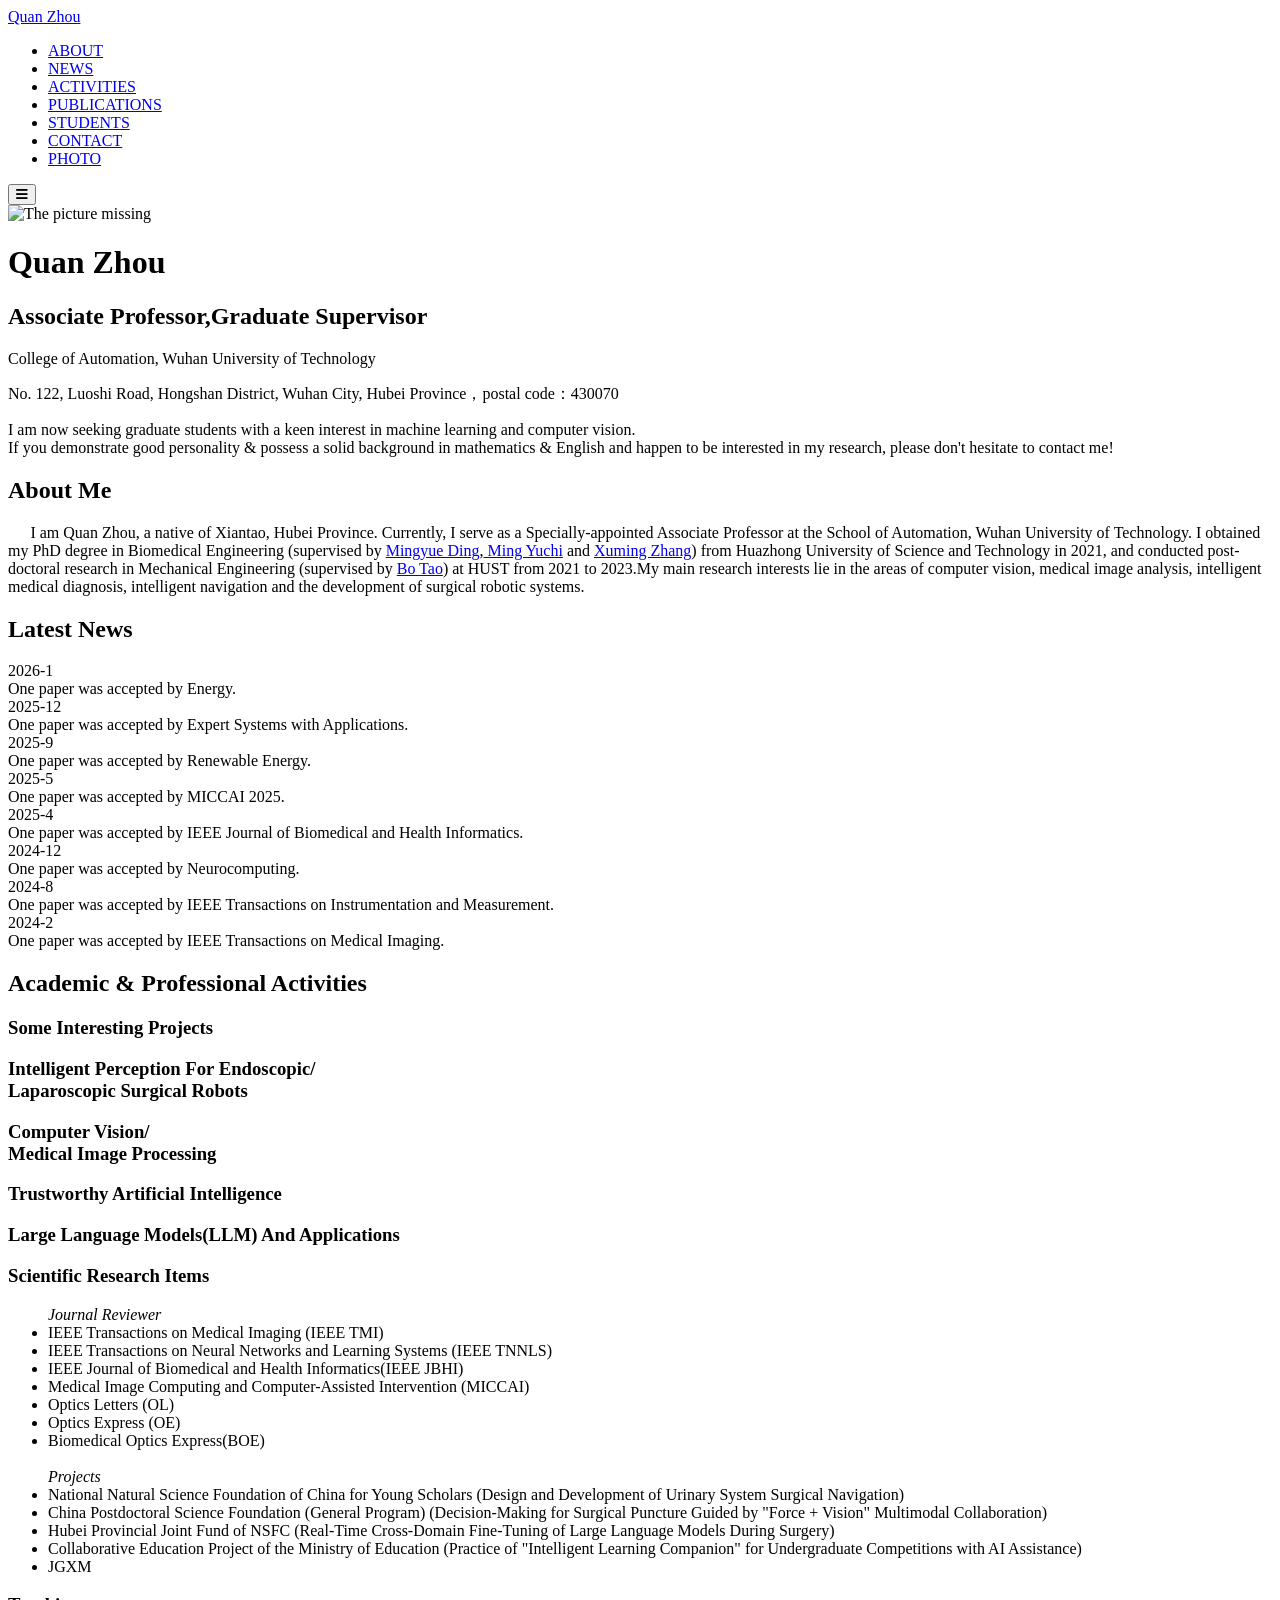
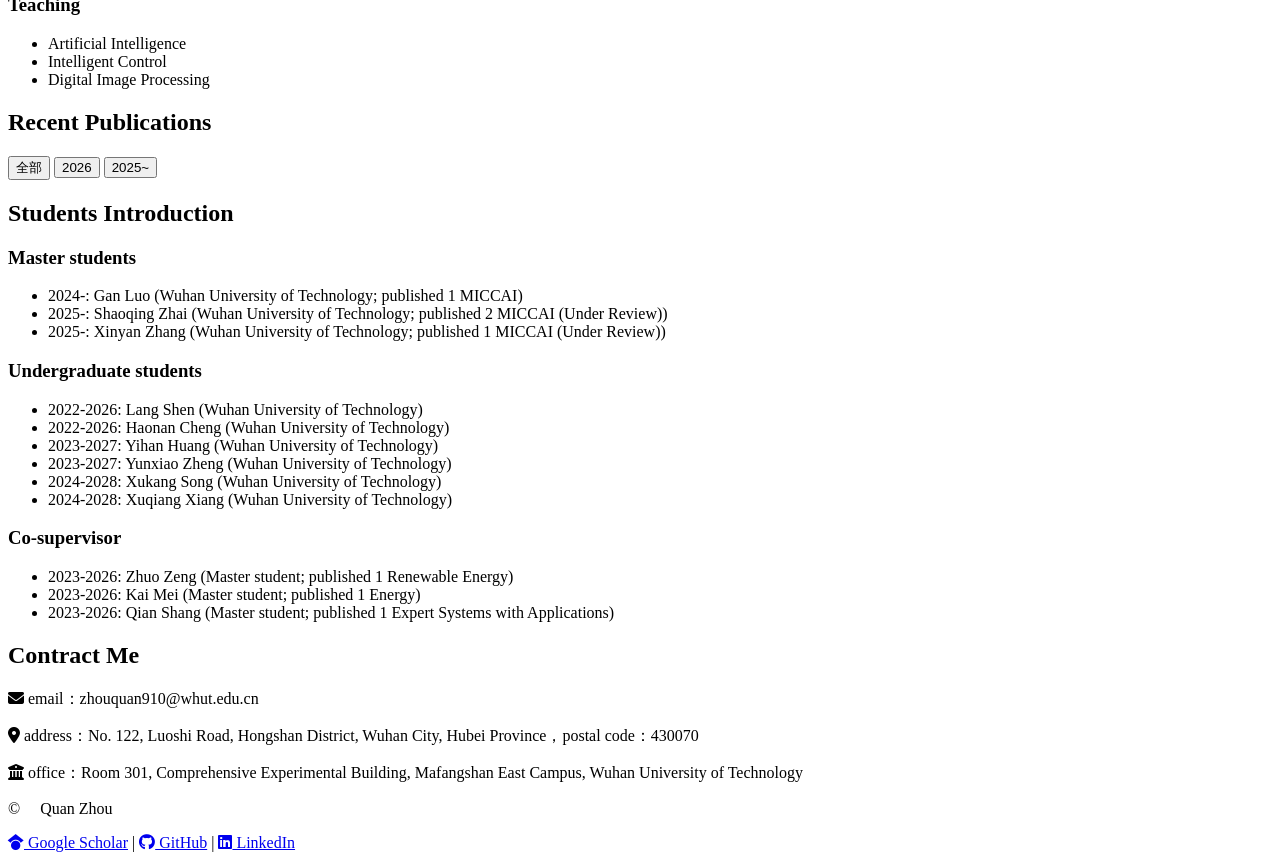
==== commit 8e67a2f9: "Update index.html" ====
--- a/index.html
+++ b/index.html
@@ -213,7 +213,6 @@
             <ul class="students-inform">
                 <li>2022-2026: Lang Shen (Wuhan University of Technology)</li>
                 <li>2022-2026: Haonan Cheng (Wuhan University of Technology)</li>
-                <li>2022-2026: Tianci He (Wuhan University of Technology)</li>
                 <li>2023-2027: Yihan Huang (Wuhan University of Technology)</li>
                 <li>2023-2027: Yunxiao Zheng (Wuhan University of Technology)</li>
                 <li>2024-2028: Xukang Song (Wuhan University of Technology)</li>
--- a/style.css
+++ b/style.css
@@ -255,7 +255,7 @@
 /* 项目列表 */
 .project-list {
     display: grid;
-    grid-template-columns: repeat(auto-fit, minmax(300px, 1fr));
+    grid-template-columns: repeat(2, minmax(300px, 1fr));
     gap: 2rem;
     margin-bottom: 3rem;
 }
